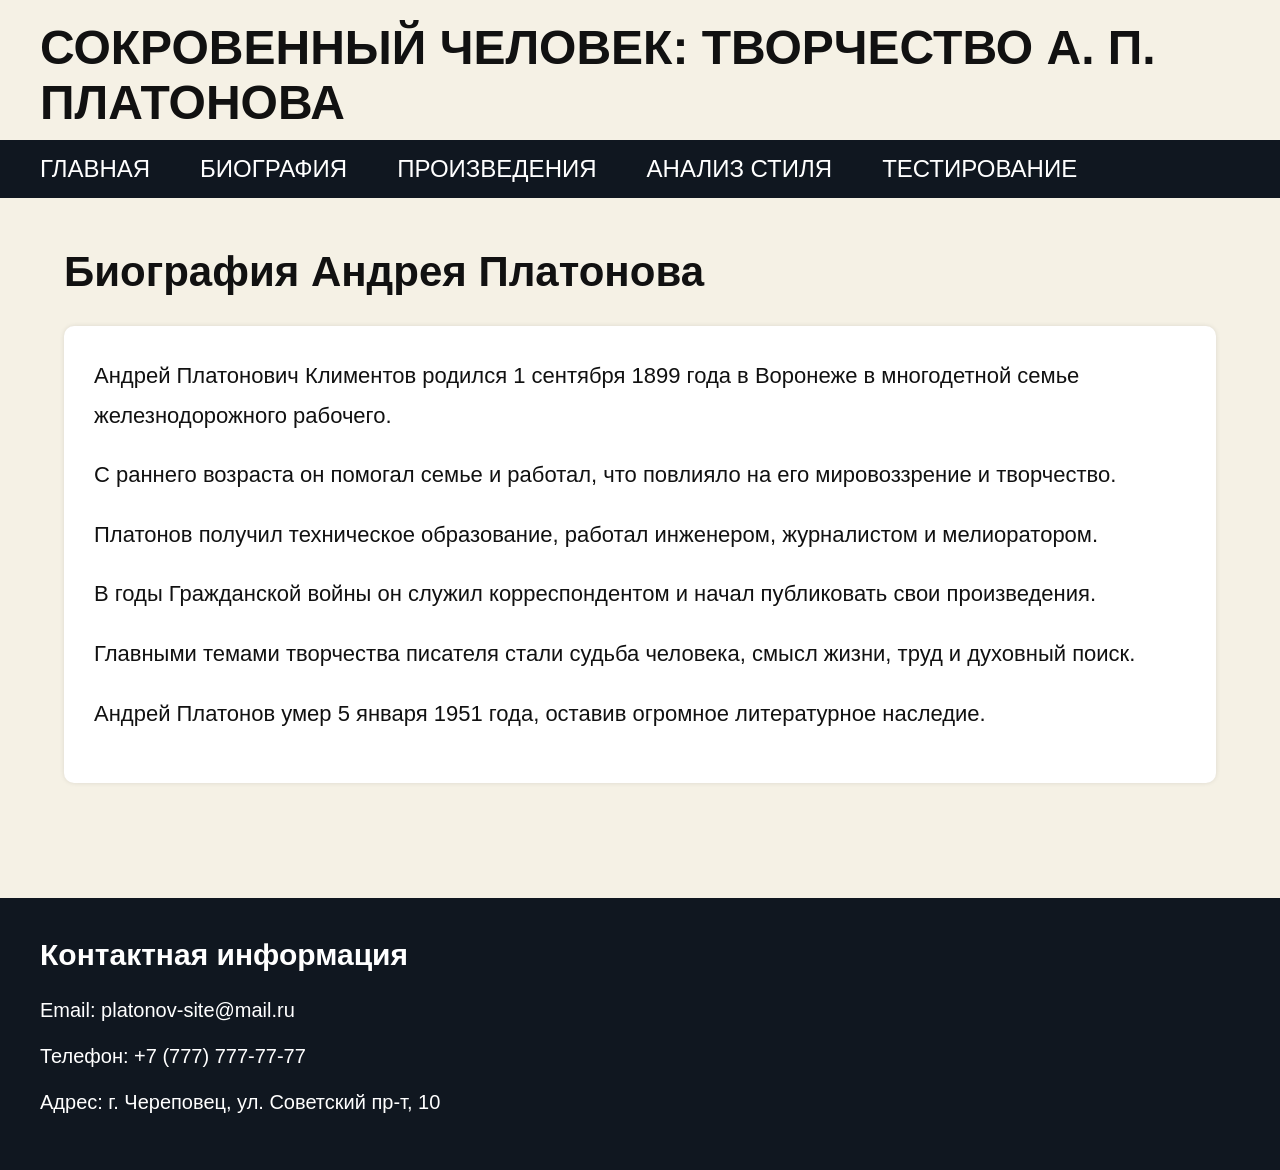
==== bio.html @ af03b56c "Initial commit" ====
<!DOCTYPE html>
<html lang="ru">
<head>
<meta charset="UTF-8">
<meta name="viewport" content="width=device-width, initial-scale=1.0">
<title>Биография</title>

<link rel="stylesheet" href="style.css">

</head>

<body>

<header>
<h1>Сокровенный человек: творчество А. П. Платонова</h1>
</header>

<nav>
<ul>
<li><a href="index.html">Главная</a></li>
<li><a href="bio.html">Биография</a></li>
<li><a href="works.html">Произведения</a></li>
<li><a href="stylepage.html">Анализ стиля</a></li>
<li><a href="test.html">Тестирование</a></li>
</ul>
</nav>

<main>

<h2>Биография Андрея Платонова</h2>

<div class="card">

<p>
Андрей Платонович Климентов родился 1 сентября 1899 года
в Воронеже в многодетной семье железнодорожного рабочего.
</p>

<p>
С раннего возраста он помогал семье и работал,
что повлияло на его мировоззрение и творчество.
</p>

<p>
Платонов получил техническое образование,
работал инженером, журналистом и мелиоратором.
</p>

<p>
В годы Гражданской войны он служил корреспондентом
и начал публиковать свои произведения.
</p>

<p>
Главными темами творчества писателя стали
судьба человека, смысл жизни, труд и духовный поиск.
</p>

<p>
Андрей Платонов умер 5 января 1951 года,
оставив огромное литературное наследие.
</p>

</div>

</main>

<footer>

<h3>Контактная информация</h3>

<p>Email: platonov-site@mail.ru</p>

<p>Телефон: +7 (777) 777-77-77</p>

<p>Адрес: г. Череповец, ул. Советский пр-т, 10</p>

</footer>

</body>
</html>
---- style.css ----
/* =========================
ОБЩИЕ СТИЛИ САЙТА
========================= */

*{
    margin:0;
    padding:0;
    box-sizing:border-box;
}

body{
    font-family:Arial, sans-serif;
    background:#f5f1e5;
    color:#111;
}

/* =========================
HEADER
========================= */

header{
    padding:20px 40px 10px;
}

header h1{
    font-size:48px;
    text-transform:uppercase;
    font-weight:bold;
}

/* =========================
НАВИГАЦИЯ
========================= */

nav{
    background:#101720;
    padding:15px 40px;
}

nav ul{
    display:flex;
    gap:50px;
    list-style:none;
    flex-wrap:wrap;
}

nav a{
    color:white;
    text-decoration:none;
    font-size:24px;
    text-transform:uppercase;
    transition:0.3s;
}

nav a:hover{
    color:#d8c7a0;
}

/* =========================
ОСНОВНОЙ КОНТЕНТ
========================= */

main{
    width:90%;
    margin:50px auto;
    min-height:600px;
}

h2{
    font-size:42px;
    margin-bottom:30px;
}

h3{
    font-size:30px;
    margin-bottom:20px;
}

p{
    font-size:22px;
    line-height:1.8;
    margin-bottom:20px;
}

/* =========================
ГЛАВНАЯ СТРАНИЦА
========================= */

.hero{
    width:90%;
    margin:40px auto;
    display:flex;
    min-height:600px;
    border-radius:10px;
    overflow:hidden;
    box-shadow:0 0 10px rgba(0,0,0,0.2);
}

.hero-image{
    flex:1;
    background:url('platonov.jpg') center/cover no-repeat;
}

.hero-text{
    flex:1;
    background:#111827;
    color:#f5f1e5;
    display:flex;
    flex-direction:column;
    justify-content:center;
    padding:60px;
}

.hero-text h2{
    font-size:80px;
    line-height:1;
}

.hero-text .years{
    font-size:55px;
    margin:20px 0;
}

.hero-text p{
    font-size:36px;
}

.btn{
    display:inline-block;
    margin-top:30px;
    padding:18px 35px;
    background:#f5f1e5;
    color:#111;
    text-decoration:none;
    font-size:28px;
    border-radius:8px;
    transition:0.3s;
}

.btn:hover{
    background:#d8c7a0;
}

/* =========================
КАРТОЧКИ
========================= */

.card{
    background:white;
    padding:30px;
    margin-bottom:30px;
    border-radius:10px;
    box-shadow:0 0 5px rgba(0,0,0,0.1);
}

/* =========================
ПОДВАЛ
========================= */

footer{
    background:#101720;
    color:white;
    padding:40px;
    margin-top:50px;
}

footer h3{
    margin-bottom:20px;
}

footer p{
    font-size:20px;
    margin-bottom:10px;
}

/* =========================
АДАПТИВНОСТЬ
========================= */

@media(max-width:1000px){

    header h1{
        font-size:28px;
    }

    nav a{
        font-size:18px;
    }

    .hero{
        flex-direction:column;
    }

    .hero-text h2{
        font-size:50px;
    }

    .hero-text .years{
        font-size:35px;
    }

    .hero-text p{
        font-size:24px;
    }

    .btn{
        font-size:20px;
    }

    p{
        font-size:18px;
    }
}
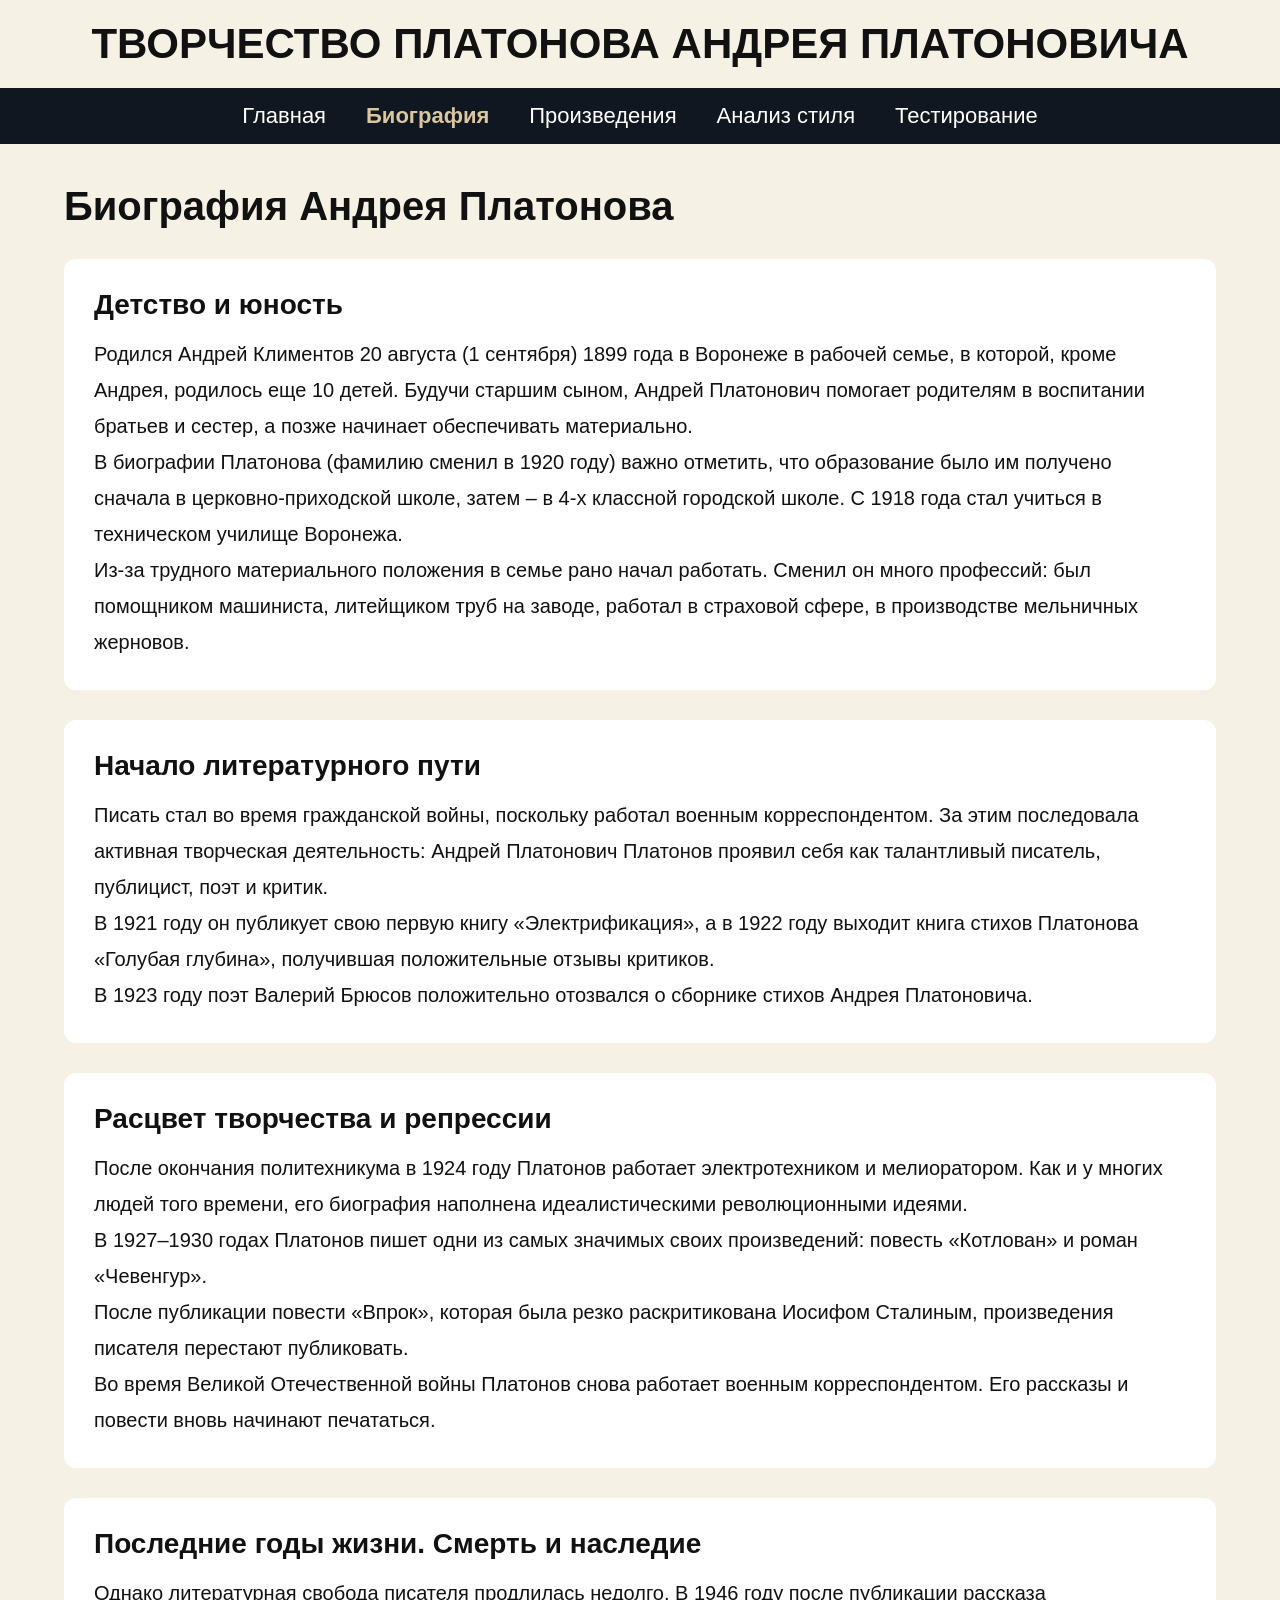
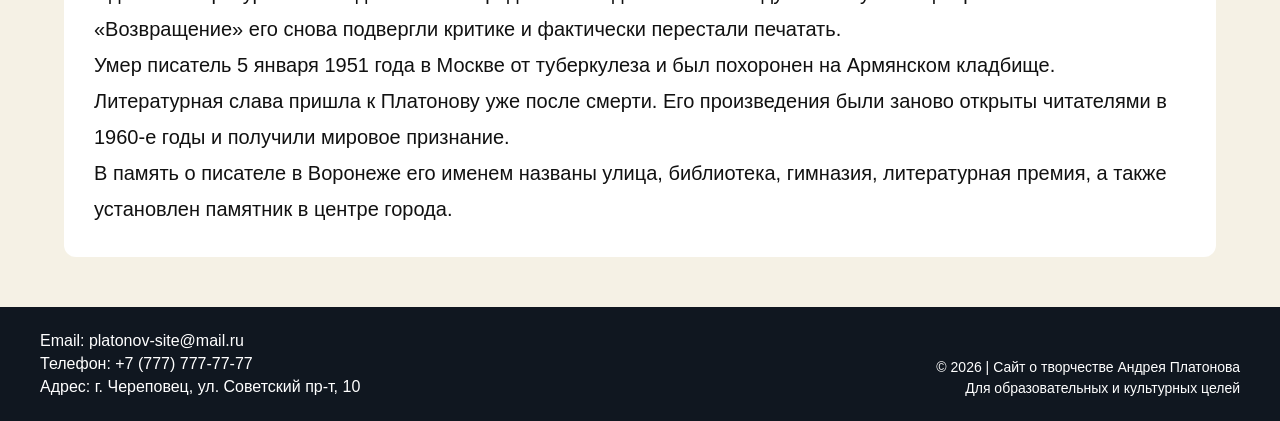
==== commit 3e76eefe: "Add files via upload" ====
--- a/bio.html
+++ b/bio.html
@@ -1,81 +1,159 @@
 <!DOCTYPE html>
 <html lang="ru">
+
 <head>
-<meta charset="UTF-8">
-<meta name="viewport" content="width=device-width, initial-scale=1.0">
-<title>Биография</title>
+    <meta charset="UTF-8">
+    <meta name="viewport" content="width=device-width, initial-scale=1.0">
+    <title>Биография</title>
 
-<link rel="stylesheet" href="style.css">
-
+    <link rel="stylesheet" href="style.css">
 </head>
 
 <body>
 
-<header>
-<h1>Сокровенный человек: творчество А. П. Платонова</h1>
-</header>
+    <header>
+        <h1>Творчество Платонова Андрея Платоновича</h1>
+    </header>
 
-<nav>
-<ul>
-<li><a href="index.html">Главная</a></li>
-<li><a href="bio.html">Биография</a></li>
-<li><a href="works.html">Произведения</a></li>
-<li><a href="stylepage.html">Анализ стиля</a></li>
-<li><a href="test.html">Тестирование</a></li>
-</ul>
-</nav>
+    <nav>
+        <ul>
+            <li><a href="index.html">Главная</a></li>
+            <li><a href="bio.html" class="active">Биография</a></li>
+            <li><a href="works.html">Произведения</a></li>
+            <li><a href="stylepage.html">Анализ стиля</a></li>
+            <li><a href="test.html">Тестирование</a></li>
+        </ul>
+    </nav>
 
-<main>
+    <main>
 
-<h2>Биография Андрея Платонова</h2>
+        <h2>Биография Андрея Платонова</h2>
 
-<div class="card">
+        <div class="card">
+            <h3>Детство и юность</h3>
 
-<p>
-Андрей Платонович Климентов родился 1 сентября 1899 года
-в Воронеже в многодетной семье железнодорожного рабочего.
-</p>
+            <p>
+                Родился Андрей Климентов 20 августа (1 сентября) 1899 года
+                в Воронеже в рабочей семье, в которой, кроме Андрея,
+                родилось еще 10 детей. Будучи старшим сыном,
+                Андрей Платонович помогает родителям в воспитании
+                братьев и сестер, а позже начинает обеспечивать материально.
+            </p>
 
-<p>
-С раннего возраста он помогал семье и работал,
-что повлияло на его мировоззрение и творчество.
-</p>
+            <p>
+                В биографии Платонова (фамилию сменил в 1920 году)
+                важно отметить, что образование было им получено сначала
+                в церковно-приходской школе, затем – в 4-х классной
+                городской школе. С 1918 года стал учиться в техническом
+                училище Воронежа.
+            </p>
 
-<p>
-Платонов получил техническое образование,
-работал инженером, журналистом и мелиоратором.
-</p>
+            <p>
+                Из-за трудного материального положения в семье рано начал
+                работать. Сменил он много профессий: был помощником
+                машиниста, литейщиком труб на заводе, работал в страховой
+                сфере, в производстве мельничных жерновов.
+            </p>
+        </div>
 
-<p>
-В годы Гражданской войны он служил корреспондентом
-и начал публиковать свои произведения.
-</p>
+        <div class="card">
+            <h3>Начало литературного пути</h3>
 
-<p>
-Главными темами творчества писателя стали
-судьба человека, смысл жизни, труд и духовный поиск.
-</p>
+            <p>
+                Писать стал во время гражданской войны, поскольку работал
+                военным корреспондентом. За этим последовала активная
+                творческая деятельность: Андрей Платонович Платонов
+                проявил себя как талантливый писатель, публицист,
+                поэт и критик.
+            </p>
 
-<p>
-Андрей Платонов умер 5 января 1951 года,
-оставив огромное литературное наследие.
-</p>
+            <p>
+                В 1921 году он публикует свою первую книгу
+                «Электрификация», а в 1922 году выходит книга стихов
+                Платонова «Голубая глубина», получившая положительные
+                отзывы критиков.
+            </p>
 
-</div>
+            <p>
+                В 1923 году поэт Валерий Брюсов положительно отозвался
+                о сборнике стихов Андрея Платоновича.
+            </p>
+        </div>
 
-</main>
+        <div class="card">
+            <h3>Расцвет творчества и репрессии</h3>
 
-<footer>
+            <p>
+                После окончания политехникума в 1924 году Платонов
+                работает электротехником и мелиоратором.
+                Как и у многих людей того времени, его биография наполнена
+                идеалистическими революционными идеями.
+            </p>
 
-<h3>Контактная информация</h3>
+            <p>
+                В 1927–1930 годах Платонов пишет одни из самых значимых
+                своих произведений: повесть «Котлован» и роман
+                «Чевенгур».
+            </p>
 
-<p>Email: platonov-site@mail.ru</p>
+            <p>
+                После публикации повести «Впрок», которая была резко
+                раскритикована Иосифом Сталиным, произведения писателя
+                перестают публиковать.
+            </p>
 
-<p>Телефон: +7 (777) 777-77-77</p>
+            <p>
+                Во время Великой Отечественной войны Платонов снова
+                работает военным корреспондентом. Его рассказы и повести
+                вновь начинают печататься.
+            </p>
+        </div>
 
-<p>Адрес: г. Череповец, ул. Советский пр-т, 10</p>
+        <div class="card">
+            <h3>Последние годы жизни. Смерть и наследие</h3>
 
-</footer>
+            <p>
+                Однако литературная свобода писателя продлилась недолго.
+                В 1946 году после публикации рассказа «Возвращение»
+                его снова подвергли критике и фактически перестали
+                печатать.
+            </p>
+
+            <p>
+                Умер писатель 5 января 1951 года в Москве от туберкулеза
+                и был похоронен на Армянском кладбище.
+            </p>
+
+            <p>
+                Литературная слава пришла к Платонову уже после смерти.
+                Его произведения были заново открыты читателями
+                в 1960-е годы и получили мировое признание.
+            </p>
+
+            <p>
+                В память о писателе в Воронеже его именем названы улица,
+                библиотека, гимназия, литературная премия, а также
+                установлен памятник в центре города.
+            </p>
+        </div>
+
+    </main>
+
+    <footer>
+
+        <div class="footer-left">
+            <p>Email: platonov-site@mail.ru</p>
+            <p>Телефон: +7 (777) 777-77-77</p>
+            <p>Адрес: г. Череповец, ул. Советский пр-т, 10</p>
+        </div>
+
+        <div class="footer-right">
+            <p>© 2026 | Сайт о творчестве Андрея Платонова</p>
+            <p>Для образовательных и культурных целей</p>
+        </div>
+
+    </footer>
 
 </body>
+
 </html>
--- a/style.css
+++ b/style.css
@@ -1,5 +1,5 @@
 /* =========================
-ОБЩИЕ СТИЛИ САЙТА
+ОБЩИЕ СТИЛИ
 ========================= */
 
 *{
@@ -15,31 +15,42 @@
 }
 
 /* =========================
-HEADER
+ГЛАВНАЯ СТРАНИЦА БЕЗ СКРОЛЛА
+========================= */
+
+.home-page{
+    height:100vh;
+    overflow:hidden;
+}
+
+/* =========================
+ШАПКА
 ========================= */
 
 header{
-    padding:20px 40px 10px;
+    padding:20px;
+    text-align:center;
 }
 
 header h1{
-    font-size:48px;
+    font-size:42px;
     text-transform:uppercase;
-    font-weight:bold;
-}
-
-/* =========================
-НАВИГАЦИЯ
+}
+
+/* =========================
+МЕНЮ
 ========================= */
 
 nav{
     background:#101720;
-    padding:15px 40px;
+    padding:15px;
 }
 
 nav ul{
     display:flex;
-    gap:50px;
+    justify-content:center;
+    align-items:center;
+    gap:40px;
     list-style:none;
     flex-wrap:wrap;
 }
@@ -47,8 +58,7 @@
 nav a{
     color:white;
     text-decoration:none;
-    font-size:24px;
-    text-transform:uppercase;
+    font-size:22px;
     transition:0.3s;
 }
 
@@ -56,30 +66,30 @@
     color:#d8c7a0;
 }
 
+/* активная страница */
+
+.active{
+    color:#d8c7a0 !important;
+    font-weight:bold;
+}
+
 /* =========================
 ОСНОВНОЙ КОНТЕНТ
 ========================= */
 
 main{
     width:90%;
-    margin:50px auto;
-    min-height:600px;
-}
-
-h2{
-    font-size:42px;
+    margin:40px auto;
+}
+
+main h2{
+    font-size:40px;
     margin-bottom:30px;
 }
 
-h3{
-    font-size:30px;
-    margin-bottom:20px;
-}
-
-p{
+main p{
     font-size:22px;
     line-height:1.8;
-    margin-bottom:20px;
 }
 
 /* =========================
@@ -88,17 +98,18 @@
 
 .hero{
     width:90%;
-    margin:40px auto;
-    display:flex;
-    min-height:600px;
+    margin:30px auto;
+    display:flex;
+    min-height:65vh;
     border-radius:10px;
     overflow:hidden;
-    box-shadow:0 0 10px rgba(0,0,0,0.2);
+    box-shadow:0 0 15px rgba(0,0,0,0.15);
 }
 
 .hero-image{
     flex:1;
-    background:url('platonov.jpg') center/cover no-repeat;
+    background:url("platonov.jpg")
+    center/cover no-repeat;
 }
 
 .hero-text{
@@ -108,32 +119,32 @@
     display:flex;
     flex-direction:column;
     justify-content:center;
-    padding:60px;
+    padding:50px;
 }
 
 .hero-text h2{
-    font-size:80px;
-    line-height:1;
-}
-
-.hero-text .years{
-    font-size:55px;
-    margin:20px 0;
+    font-size:72px;
+    margin-bottom:20px;
+}
+
+.years{
+    font-size:50px;
+    margin-bottom:20px;
 }
 
 .hero-text p{
-    font-size:36px;
+    font-size:30px;
 }
 
 .btn{
     display:inline-block;
     margin-top:30px;
-    padding:18px 35px;
+    padding:15px 30px;
     background:#f5f1e5;
     color:#111;
     text-decoration:none;
-    font-size:28px;
     border-radius:8px;
+    font-size:24px;
     transition:0.3s;
 }
 
@@ -149,8 +160,61 @@
     background:white;
     padding:30px;
     margin-bottom:30px;
-    border-radius:10px;
-    box-shadow:0 0 5px rgba(0,0,0,0.1);
+    border-radius:12px;
+    transition:0.3s;
+}
+
+.card h3{
+    margin-bottom:15px;
+    font-size:28px;
+}
+
+.card p{
+    font-size:20px;
+    line-height:1.8;
+}
+
+/* эффект для произведений и анализа стиля */
+
+.card:hover{
+    transform:scale(1.03);
+    box-shadow:0 10px 25px rgba(0,0,0,0.2);
+}
+
+/* =========================
+ТЕСТ
+========================= */
+
+label{
+    display:block;
+    margin:10px 0;
+    font-size:20px;
+    cursor:pointer;
+}
+
+input[type="radio"]{
+    margin-right:10px;
+}
+
+button{
+    padding:15px 30px;
+    background:#101720;
+    color:white;
+    border:none;
+    border-radius:8px;
+    cursor:pointer;
+    font-size:20px;
+    transition:0.3s;
+}
+
+button:hover{
+    background:#243446;
+}
+
+#result{
+    margin-top:20px;
+    font-size:26px;
+    font-weight:bold;
 }
 
 /* =========================
@@ -160,17 +224,25 @@
 footer{
     background:#101720;
     color:white;
-    padding:40px;
+    padding:20px 40px;
+    display:flex;
+    justify-content:space-between;
+    align-items:flex-end;
     margin-top:50px;
 }
 
-footer h3{
-    margin-bottom:20px;
-}
-
-footer p{
-    font-size:20px;
-    margin-bottom:10px;
+.footer-left p{
+    margin:5px 0;
+    font-size:16px;
+}
+
+.footer-right{
+    text-align:right;
+}
+
+.footer-right p{
+    margin:5px 0;
+    font-size:14px;
 }
 
 /* =========================
@@ -183,6 +255,10 @@
         font-size:28px;
     }
 
+    nav ul{
+        gap:15px;
+    }
+
     nav a{
         font-size:18px;
     }
@@ -195,7 +271,7 @@
         font-size:50px;
     }
 
-    .hero-text .years{
+    .years{
         font-size:35px;
     }
 
@@ -203,11 +279,60 @@
         font-size:24px;
     }
 
-    .btn{
-        font-size:20px;
-    }
-
-    p{
-        font-size:18px;
-    }
+    footer{
+        flex-direction:column;
+        gap:15px;
+        text-align:center;
+    }
+
+    .footer-right{
+        text-align:center;
+    }
+}
+
+/* =========================
+ПОДВАЛ ГЛАВНОЙ СТРАНИЦЫ
+========================= */
+
+.home-footer{
+    position:fixed;
+    bottom:0;
+    left:0;
+    width:100%;
+
+    background:#101720;
+    color:white;
+
+    padding:10px 30px;
+
+    display:flex;
+    justify-content:space-between;
+    align-items:center;
+
+    font-size:12px;
+}
+
+.home-footer p{
+    margin:2px 0;
+}
+
+.home-footer .footer-right{
+    text-align:right;
+}
+
+/* адаптация под телефон */
+
+@media(max-width:768px){
+
+    .home-footer{
+        flex-direction:column;
+        gap:5px;
+        text-align:center;
+        padding:8px;
+    }
+
+    .home-footer .footer-right{
+        text-align:center;
+    }
+
 }
